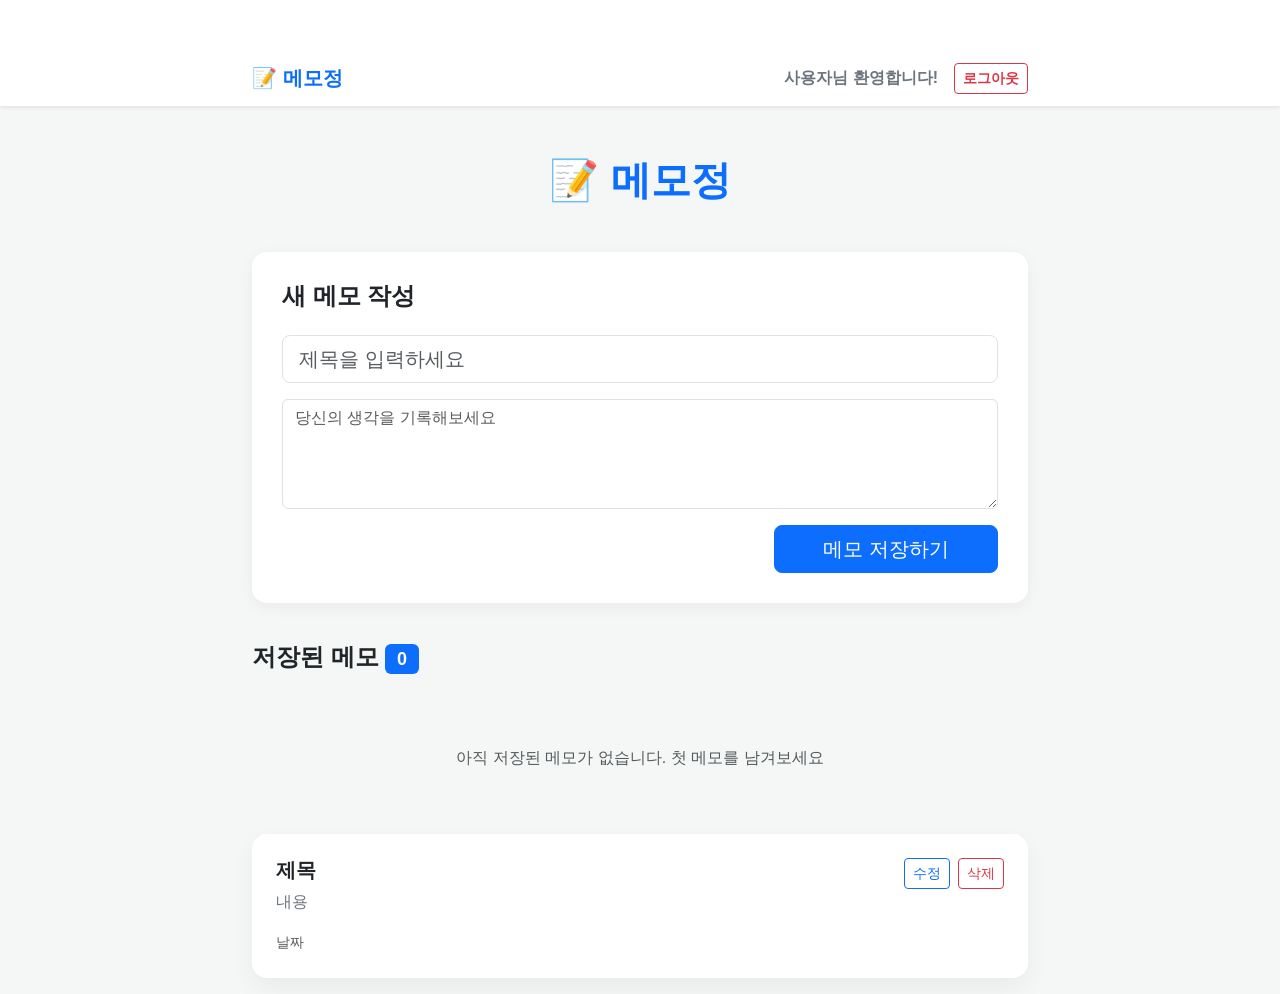
==== src/main/resources/templates/index.html @ e65e96ab "init: first commit" ====
<!DOCTYPE html>
<html xmlns:th="http://www.thymeleaf.org">
<head>
    <meta charset="UTF-8">
    <meta name="viewport" content="width=device-width, initial-scale=1.0">
    <title>메모정</title>
    <link href="https://cdn.jsdelivr.net/npm/bootstrap@5.3.0/dist/css/bootstrap.min.css" rel="stylesheet">
    <style>
        body { background-color: #f4f7f6; font-family: 'Pretendard', sans-serif; }
        .container { max-width: 800px; margin-top: 50px; }
        .memo-card { border: none; border-radius: 15px; box-shadow: 0 10px 25px rgba(0,0,0,0.05); transition: transform 0.2s; }
        .memo-card:hover { transform: translateY(-5px); }
        .form-section { background: white; border-radius: 15px; padding: 30px; margin-bottom: 40px; box-shadow: 0 4px 15px rgba(0,0,0,0.05); }
    </style>
</head>

<body>
	<nav class="navbar navbar-expand-lg navbar-light bg-white shadow-sm mb-4">
	    <div class="container">
	        <a class="navbar-brand fw-bold text-primary" href="/">📝 메모정</a>
	        <div class="d-flex align-items-center">
	            <span class="me-3 text-secondary fw-bold">
	                <i class="bi bi-person-circle"></i> 
	                <span th:text="${#authentication.name}">사용자</span>님 환영합니다!
	            </span>
	            
	            <form th:action="@{/logout}" method="post" class="m-0">
	                <button type="submit" class="btn btn-sm btn-outline-danger fw-bold">로그아웃</button>
	            </form>
	        </div>
	    </div>
	</nav>

<div class="container">
    <h1 class="text-center mb-5 fw-bold text-primary">📝 메모정</h1>

    <div class="form-section">
        <h4 class="mb-4 fw-bold">새 메모 작성</h4>
        <form action="/save" method="post">
            <div class="mb-3">
                <input type="text" name="title" class="form-control form-control-lg" placeholder="제목을 입력하세요" required>
            </div>
            <div class="mb-3">
                <textarea name="content" class="form-control" rows="4" placeholder="당신의 생각을 기록해보세요"></textarea>
            </div>
            <div class="text-end">
                <button type="submit" class="btn btn-primary btn-lg px-5">메모 저장하기</button>
            </div>
        </form>
    </div>

    <div class="memo-list">
        <h4 class="mb-4 fw-bold">저장된 메모 <span class="badge bg-primary" th:text="${memos.size()}">0</span></h4>
        
        <div th:if="${#lists.isEmpty(memos)}" class="text-center py-5 text-muted">
            <p>아직 저장된 메모가 없습니다. 첫 메모를 남겨보세요</p>
        </div>
        
        <div th:each="memo : ${memos}" class="card memo-card mb-3">
            <div class="card-body p-4">
                <div class="d-flex justify-content-between align-items-start">
                    <div>
                        <h5 class="card-title fw-bold text-dark" th:text="${memo.title}">제목</h5>
                        <p class="card-text text-secondary mt-2" th:text="${memo.content}">내용</p>
                        <small class="text-muted" th:text="${#temporals.format(memo.createdAt, 'yyyy-MM-dd HH:mm')}">날짜</small>
                    </div>
                    <div class="d-flex gap-2">
                        <a th:href="@{'/edit/' + ${memo.id}}" class="btn btn-outline-primary btn-sm">수정</a>
                        <a th:href="@{'/delete/' + ${memo.id}}" 
                           onclick="return confirm('진심으로 삭제하시겠습니까?')" 
                           class="btn btn-outline-danger btn-sm">삭제</a>
                    </div>
                </div>
            </div>
        </div>
    </div>
</div>

<script src="https://cdn.jsdelivr.net/npm/bootstrap@5.3.0/dist/js/bootstrap.bundle.min.js"></script>
</body>
</html>
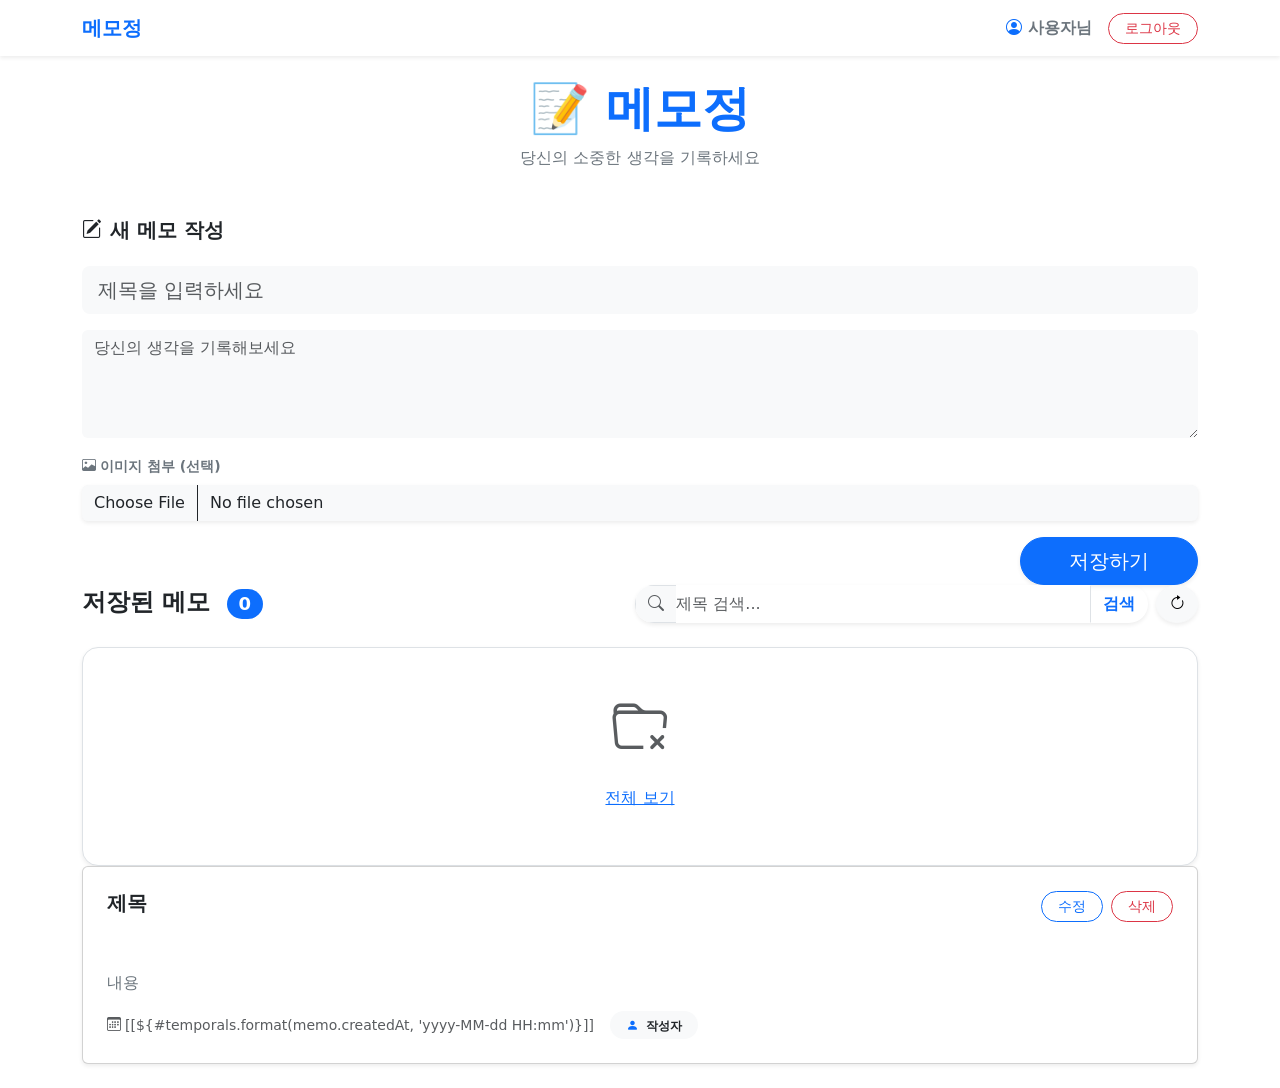
==== commit 7950f8f3: "fix: 코드와 기능 추가" ====
--- a/src/main/resources/templates/index.html
+++ b/src/main/resources/templates/index.html
@@ -5,77 +5,112 @@
     <meta name="viewport" content="width=device-width, initial-scale=1.0">
     <title>메모정</title>
     <link href="https://cdn.jsdelivr.net/npm/bootstrap@5.3.0/dist/css/bootstrap.min.css" rel="stylesheet">
-    <style>
-        body { background-color: #f4f7f6; font-family: 'Pretendard', sans-serif; }
-        .container { max-width: 800px; margin-top: 50px; }
-        .memo-card { border: none; border-radius: 15px; box-shadow: 0 10px 25px rgba(0,0,0,0.05); transition: transform 0.2s; }
-        .memo-card:hover { transform: translateY(-5px); }
-        .form-section { background: white; border-radius: 15px; padding: 30px; margin-bottom: 40px; box-shadow: 0 4px 15px rgba(0,0,0,0.05); }
-    </style>
+    <link rel="stylesheet" href="https://cdn.jsdelivr.net/npm/bootstrap-icons@1.11.0/font/bootstrap-icons.css">
+	<link rel="stylesheet" th:href="@{/css/style.css}">
 </head>
 
 <body>
-	<nav class="navbar navbar-expand-lg navbar-light bg-white shadow-sm mb-4">
-	    <div class="container">
-	        <a class="navbar-brand fw-bold text-primary" href="/">📝 메모정</a>
-	        <div class="d-flex align-items-center">
-	            <span class="me-3 text-secondary fw-bold">
-	                <i class="bi bi-person-circle"></i> 
-	                <span th:text="${#authentication.name}">사용자</span>님 환영합니다!
-	            </span>
-	            
-	            <form th:action="@{/logout}" method="post" class="m-0">
-	                <button type="submit" class="btn btn-sm btn-outline-danger fw-bold">로그아웃</button>
-	            </form>
-	        </div>
-	    </div>
-	</nav>
+    <nav class="navbar navbar-expand-lg navbar-light bg-white shadow-sm mb-4">
+        <div class="container">
+            <a class="navbar-brand fw-bold text-primary" href="/">메모정</a>
+            <div class="d-flex align-items-center">
+                <span class="me-3 text-secondary fw-bold">
+                    <i class="bi bi-person-circle text-primary"></i> 
+                    <span th:text="${#authentication.name}">사용자</span>님
+                </span>
+                <form th:action="@{/logout}" method="post" class="m-0">
+                    <button type="submit" class="btn btn-sm btn-outline-danger rounded-pill px-3">로그아웃</button>
+                </form>
+            </div>
+        </div>
+    </nav>
 
-<div class="container">
-    <h1 class="text-center mb-5 fw-bold text-primary">📝 메모정</h1>
+    <div class="container">
+        <div class="text-center mb-5">
+            <h1 class="display-5 fw-bold text-primary">📝 메모정</h1>
+            <p class="text-secondary">당신의 소중한 생각을 기록하세요</p>
+        </div>
 
-    <div class="form-section">
-        <h4 class="mb-4 fw-bold">새 메모 작성</h4>
-        <form action="/save" method="post">
-            <div class="mb-3">
-                <input type="text" name="title" class="form-control form-control-lg" placeholder="제목을 입력하세요" required>
+        <div class="form-section">
+            <h5 class="mb-4 fw-bold text-dark"><i class="bi bi-pencil-square me-2"></i>새 메모 작성</h5>
+			<form action="/save" method="post" enctype="multipart/form-data"> <div class="mb-3">
+			        <input type="text" name="title" class="form-control form-control-lg border-0 bg-light" placeholder="제목을 입력하세요" required>
+			    </div>
+			    <div class="mb-3">
+			        <textarea name="content" class="form-control border-0 bg-light" rows="4" placeholder="당신의 생각을 기록해보세요"></textarea>
+			    </div>
+			    
+				<div class="mb-3">
+				    <label class="form-label text-secondary small fw-bold">
+				        <i class="bi bi-image me-1"></i>이미지 첨부 (선택)
+				    </label>
+				    <input type="file" name="file" class="form-control border-0 bg-light shadow-sm custom-file-input">
+				</div>
+
+			    <div class="text-end">
+			        <button type="submit" class="btn btn-primary btn-lg px-5 shadow-sm rounded-pill">저장하기</button>
+			    </div>
+			</form>
+        </div>
+
+        <div class="row mb-4 align-items-center">
+            <div class="col-md-5">
+                <h4 class="fw-bold m-0">
+                    저장된 메모 
+                    <span class="badge rounded-pill bg-primary ms-2" th:text="${memos.size()}">0</span>
+                </h4>
             </div>
-            <div class="mb-3">
-                <textarea name="content" class="form-control" rows="4" placeholder="당신의 생각을 기록해보세요"></textarea>
+            <div class="col-md-7">
+                <form action="/" method="get" class="d-flex gap-2 justify-content-end">
+                    <div class="input-group shadow-sm overflow-hidden rounded-pill" style="width: 80%;">
+                        <span class="input-group-text"><i class="bi bi-search text-muted"></i></span>
+                        <input type="text" name="keyword" class="form-control border-0 ps-0" placeholder="제목 검색..." th:value="${param.keyword}">
+                        <button type="submit" class="btn btn-white border-start text-primary fw-bold">검색</button>
+                    </div>
+                    <a href="/" class="btn btn-light shadow-sm rounded-circle" title="초기화"><i class="bi bi-arrow-clockwise"></i></a>
+                </form>
             </div>
-            <div class="text-end">
-                <button type="submit" class="btn btn-primary btn-lg px-5">메모 저장하기</button>
+        </div>
+
+        <div class="memo-list">
+            <div th:if="${#lists.isEmpty(memos)}" class="text-center py-5 text-muted bg-white rounded-4 shadow-sm border">
+                <i class="bi bi-folder-x display-4 mb-3 d-block"></i>
+                <p class="h5" th:text="${param.keyword != null} ? '검색어와 일치하는 메모가 없습니다.' : '아직 작성된 메모가 없어요.'"></p>
+                <a th:if="${param.keyword != null}" href="/" class="btn btn-link">전체 보기</a>
             </div>
-        </form>
-    </div>
+            
+			<div th:each="memo : ${memos}" class="card memo-card mb-4 shadow-sm">
+			    <div class="card-body p-4">
+			        <div class="d-flex justify-content-between align-items-start">
+			            <div class="w-75">
+			                <h5 class="card-title fw-bold text-dark mb-1" th:text="${memo.title}">제목</h5>
+			                
+			                <div th:if="${memo.fileName != null}" class="my-3 text-center">
+			                    <img th:src="@{|/files/${memo.fileName}|}" class="img-fluid rounded-3 shadow-sm" style="max-height: 300px;">
+			                </div>
 
-    <div class="memo-list">
-        <h4 class="mb-4 fw-bold">저장된 메모 <span class="badge bg-primary" th:text="${memos.size()}">0</span></h4>
-        
-        <div th:if="${#lists.isEmpty(memos)}" class="text-center py-5 text-muted">
-            <p>아직 저장된 메모가 없습니다. 첫 메모를 남겨보세요</p>
-        </div>
-        
-        <div th:each="memo : ${memos}" class="card memo-card mb-3">
-            <div class="card-body p-4">
-                <div class="d-flex justify-content-between align-items-start">
-                    <div>
-                        <h5 class="card-title fw-bold text-dark" th:text="${memo.title}">제목</h5>
-                        <p class="card-text text-secondary mt-2" th:text="${memo.content}">내용</p>
-                        <small class="text-muted" th:text="${#temporals.format(memo.createdAt, 'yyyy-MM-dd HH:mm')}">날짜</small>
-                    </div>
-                    <div class="d-flex gap-2">
-                        <a th:href="@{'/edit/' + ${memo.id}}" class="btn btn-outline-primary btn-sm">수정</a>
-                        <a th:href="@{'/delete/' + ${memo.id}}" 
-                           onclick="return confirm('진심으로 삭제하시겠습니까?')" 
-                           class="btn btn-outline-danger btn-sm">삭제</a>
+			                <p class="card-text text-secondary mb-3" th:text="${memo.content}">내용</p>
+                
+                            <div class="d-flex align-items-center gap-3">
+                                <small class="text-muted"><i class="bi bi-calendar3 me-1"></i>[[${#temporals.format(memo.createdAt, 'yyyy-MM-dd HH:mm')}]]</small>
+                                <span class="badge bg-light text-dark border-0 py-2 px-3 rounded-pill">
+                                    <i class="bi bi-person-fill me-1 text-primary"></i> 
+                                    <span th:text="${memo.author != null ? memo.author.username : '익명'}">작성자</span>
+                                </span>
+                            </div>
+                        </div>
+                        <div class="d-flex gap-2">
+                            <a th:href="@{'/edit/' + ${memo.id}}" class="btn btn-outline-primary btn-sm rounded-pill px-3">수정</a>
+                            <a th:href="@{'/delete/' + ${memo.id}}" 
+                               onclick="return confirm('정말 삭제하시겠습니까?')" 
+                               class="btn btn-outline-danger btn-sm rounded-pill px-3">삭제</a>
+                        </div>
                     </div>
                 </div>
             </div>
         </div>
     </div>
-</div>
 
-<script src="https://cdn.jsdelivr.net/npm/bootstrap@5.3.0/dist/js/bootstrap.bundle.min.js"></script>
+    <script src="https://cdn.jsdelivr.net/npm/bootstrap@5.3.0/dist/js/bootstrap.bundle.min.js"></script>
 </body>
 </html>
